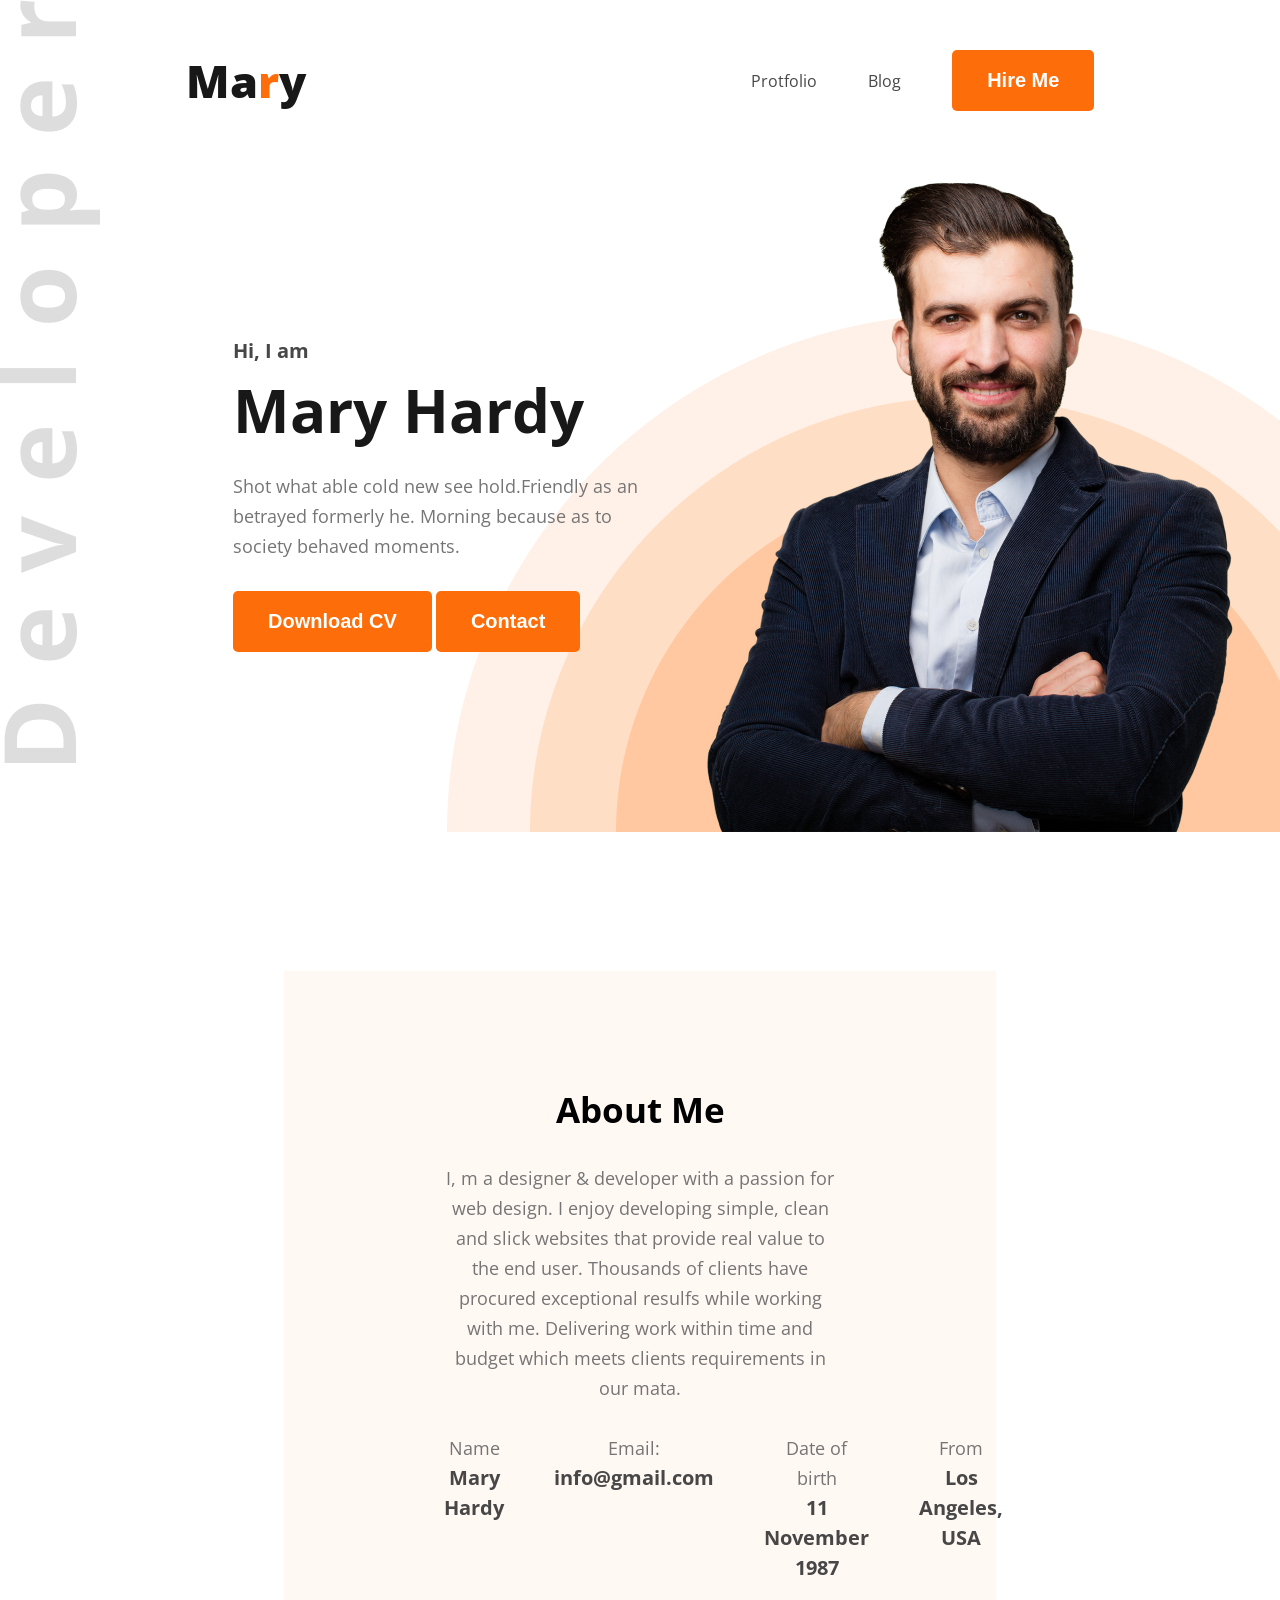
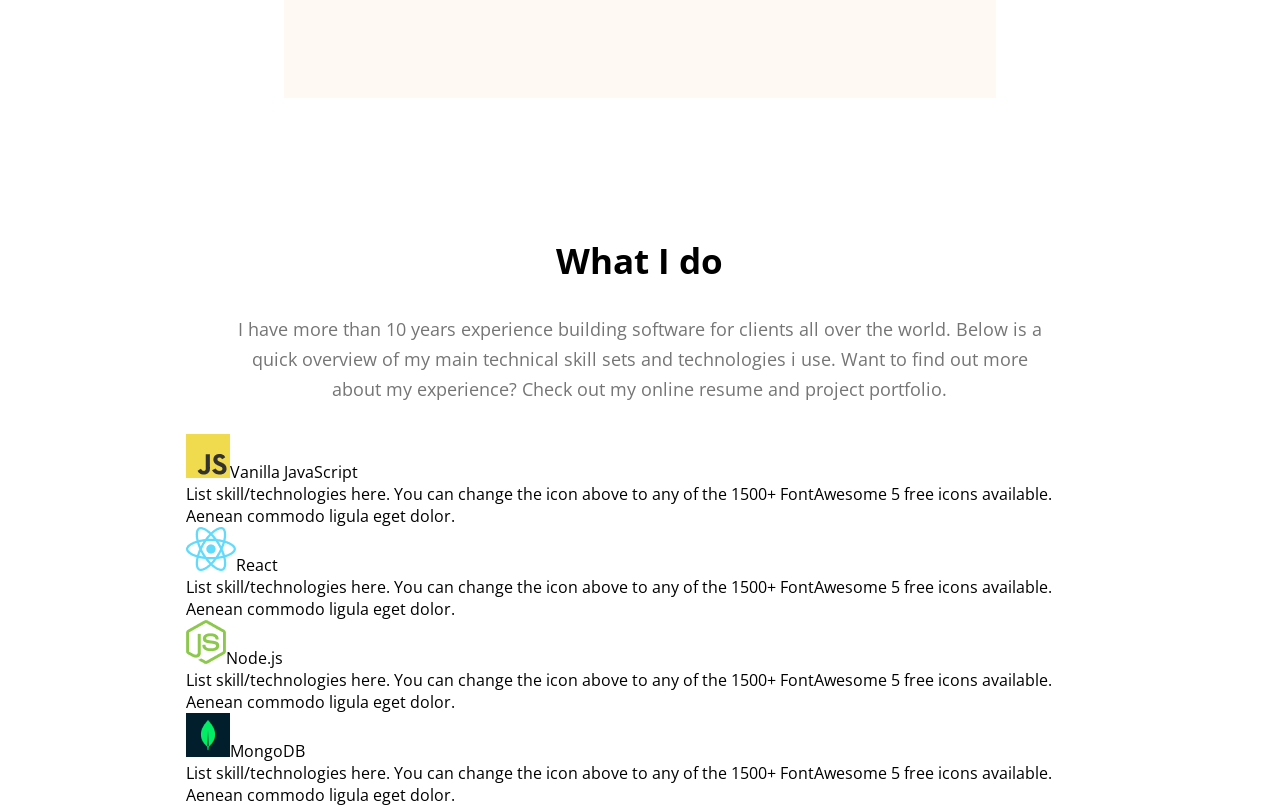
==== index2.html @ fbe37842 "proctice" ====
<!DOCTYPE html>
<html lang="en">
<head>
  <meta charset="UTF-8">
  <meta name="viewport" content="width=device-width, initial-scale=1.0">
  <title>Document</title>
  <link rel="stylesheet" href="style2.css">
  <link rel="preconnect" href="https://fonts.googleapis.com">
<link rel="preconnect" href="https://fonts.gstatic.com" crossorigin>
<link href="https://fonts.googleapis.com/css2?family=Open+Sans:ital,wght@0,300..800;1,300..800&display=swap" rel="stylesheet">
</head>


<body class="font-open-sans">
  <!-- <header>
    <nav>
      <div class="logo">
        <h2>Sel<span class="color-orance">i</span>m</h2>
      </div>
      <div>
        <ul class="menu">
          <li><a href="Protfolio">Protfolio</a></li>
          <li><a href="Blog">Blog</a></li>
          <li><a href="Blog">Blog</a></li>
          <li><button class="btn">Hire Me</button></li>
         
        </ul>
      </div>
    </nav>
  </header> -->
  <header>
    <nav>
      <div class="logo">
        <h2>Ma<span class="color-orange">r</span>y</h2>
      </div>
      <ul class="menu">
        <li>Protfolio</li>
        <li>Blog</li>
        <li><button class="btn">Hire Me</button></li>
      </ul>
      
    </nav>
  
  <section id="banner">
    <div class="banner-content">
      <h2>Hi, I  am</h2>
      <h1>Mary Hardy</h1>
      <p>Shot what able cold new see hold.Friendly as an betrayed formerly he. Morning because as to society behaved moments.</p>
      <div>
        <button class="btn">Download CV</button>
        <button class="btn">Contact</button>
      </div>

    </div>
    <div class="banner-img">
      <img src="hero-dev-responsive-code-main/images/hardy.png" alt="image of Hardy"

    </div>

  </section>
  </header>
  <section id="about">
    <div class="about-container">
      <div class="section-heading">
        <h2>About Me</h2>
        <p>I, m a designer & developer with a passion for web design. I enjoy developing simple, clean and slick websites that provide real value to the end user. Thousands of clients have procured exceptional resulfs while working with me. Delivering work within time and budget which meets clients requirements in our mata.</p>
      </div>
      <div class="about-info">
        <div class="info-card">
          <p>Name</p>
          <h4>Mary Hardy</h4>
        </div>
        <div class="info-card">
          <p>Email:</p>
          <h4>info@gmail.com</h4>
        </div>
        <div class="info-card">
          <p>Date of birth</p>
          <h4>11 November 1987</h4>
        </div>
        <div class="info-card">
          <p>From</p>
          <h4>Los Angeles, USA</h4>
        </div>
      </div>
    </div>

  </section>

  <section id="skills">
    <div class="skills-container">
      <div class="section-heading">
        <h2>What I do</h2>
        <p>I have more than 10 years experience building software for clients all over the world. Below is a quick overview of my main technical skill sets and technologies i use. Want to find out more about my experience? Check out my online resume and project portfolio.</p>
      </div>
      <div skills-box>
        <div class="skills-card">
          <img src="/hero-dev-responsive-code-main/images/icons/js.png"
          <h3>Vanilla JavaScript</h3>
          <p>List skill/technologies here. You can change the icon above to any of the 1500+ FontAwesome 5 free icons available. Aenean commodo ligula eget dolor.</p>
        </div>
        <div class="skills-card">
          <img src="/hero-dev-responsive-code-main/images/icons/react.png"
          <h3>React</h3>
          <p>List skill/technologies here. You can change the icon above to any of the 1500+ FontAwesome 5 free icons available. Aenean commodo ligula eget dolor.</p>
        </div>
        <div class="skills-card">
          <img src="/hero-dev-responsive-code-main/images/icons/nodejs.png"
          <h3>Node.js</h3>
          <p>List skill/technologies here. You can change the icon above to any of the 1500+ FontAwesome 5 free icons available. Aenean commodo ligula eget dolor.</p>
        </div>
        <div class="skills-card">
          <img src="/hero-dev-responsive-code-main/images/icons/mongo.png"
          <h3>MongoDB</h3>
          <p>List skill/technologies here. You can change the icon above to any of the 1500+ FontAwesome 5 free icons available. Aenean commodo ligula eget dolor.</p>
        </div>

      </div>
    </div>

  </section>
</body>
</html>
---- style2.css ----
*{
  margin: 0;
  padding: 0;
  box-sizing: border-box;
  /* background-color: #FFF8F3; */
}


/* Share Style  */

.font-open-sans {
  font-family: "Open Sans", sans-serif;
  font-optical-sizing: auto;
  
}

.logo h2{
  font-size: 45px;
  font-weight: 900;
  color: #181818;
}

.color-orange {
  color: #FD6E0A;
}

.btn {
  background-color: #FD6E0A;
  border: none;
  padding: 19px 35px;
  border-radius: 5px;
  color: white;
  font-weight: bold;
  font-size: 20px;
  cursor: pointer;
}
.section-heading {
  max-width: 827px;
  /* background-color: #FFF8F3; */
  text-align: center;
  margin: 0 auto;
}
.section-heading h2 {
  font-size: 35px;
  font-weight: bold;
  margin-bottom: 30px;
}

.section-heading p {
  font-size: 18px;
  line-height: 30px;
  color: #757575;
  margin-bottom: 30px;
}




/* Main Style */
header{
  background-color: #FFF8F3;
 background: url(/hero-dev-responsive-code-main/images/developer.png),url(/hero-dev-responsive-code-main/images/header_bg.png);
 background-repeat: no-repeat;
 background-position: top left, bottom right;
  padding-top: 50px;
}

nav{
  width: 71%;
  max-width: 1140px;
  /* border: 1px solid red; */
  margin: 0px auto;
  display: flex;
  justify-content: space-between;
  

}

nav .menu{
  display: flex;
  list-style: none;
  color: #474747;
  gap: 51px;
  align-items: center;
  cursor: pointer;

}

nav .menu a {
  font-size: 20px;
  color: #474747;
  text-decoration: none;
  

}

#banner {
  /* border: 1px solid red; */
  margin: 45px 38px 0px 233px;
  display: flex;
  justify-content: space-between;
  align-items: center;
  /* background-color:#FFF8F3; */
}

#banner .banner-content {
  max-width: 585px;

}
#banner .banner-content h2 {
  color:#474747;
  font: weight 600;
  font-size: 20px;
  margin-bottom: 5px;


}

#banner .banner-content h1 {
  font-size: 60px;
  font-weight: bold;
  color: #181818;
  margin-bottom: 20px;

}

#banner .banner-content p {
  font-size: 18px;
  font-weight: 400;
  color: #757575;
  line-height: 30px;
  margin-bottom: 30px;

}

#banner .banner-img img {
  max-width: 585px;
  vertical-align: middle;
}

#about {
  padding: 139px;
  
}

#about .about-container {
  width: 71%;
  max-width: 1140px;
  margin: 0px auto;
  text-align: center;
  background-color: #FFF8F3;
  padding: 115px 160px;
}

#about .about-container .about-info {
  display: flex;
  justify-content: space-around;
  gap: 50px;
} 

.about-info p {
  font-size: 18px;
  line-height: 30px;
  color: #757575;
}

.about-info h4 {
  font-size: 20px;
  color: #474747;
  line-height: 30px;
}

#Skills {
  /* padding-top: 115px; */
}

#skills .skills-container{
  width: 71%;
  max-width: 1140px;
  margin: 0 auto;
  

}

.skills-box {
  display: flex;
  
}
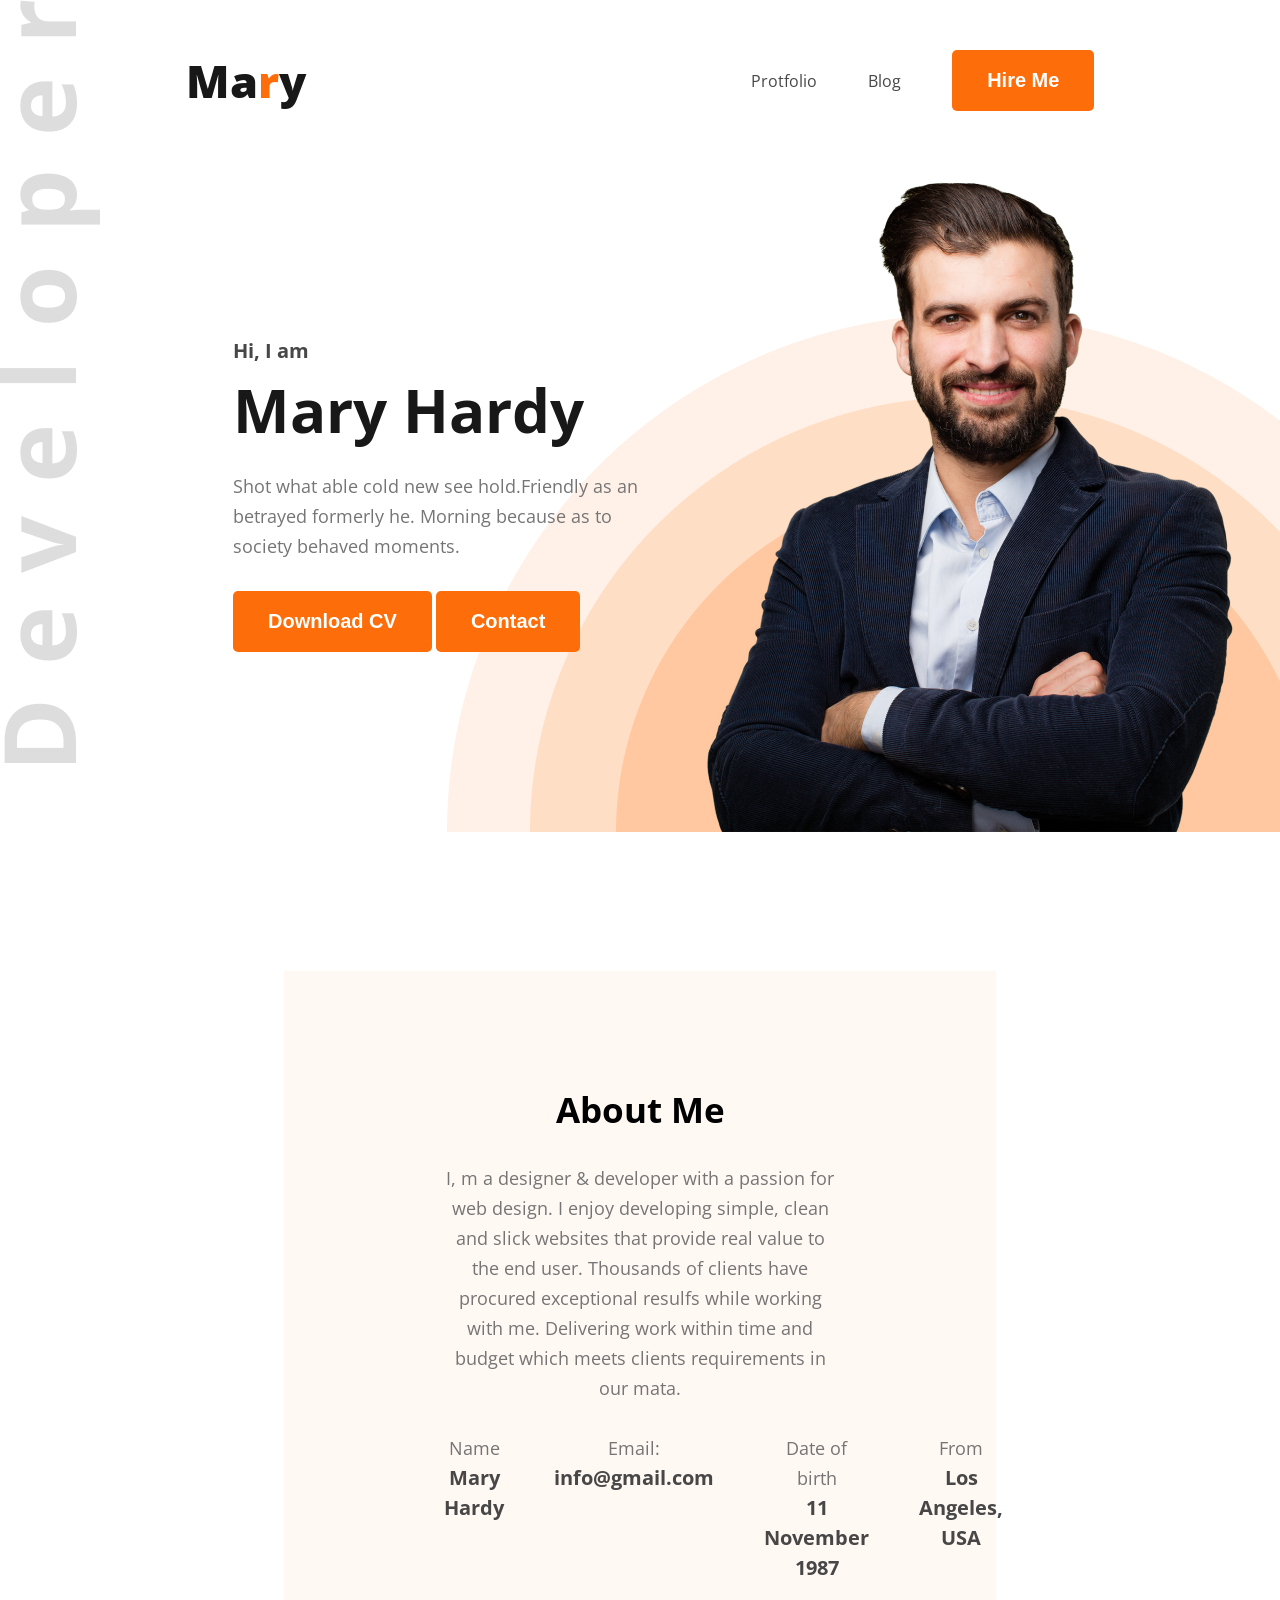
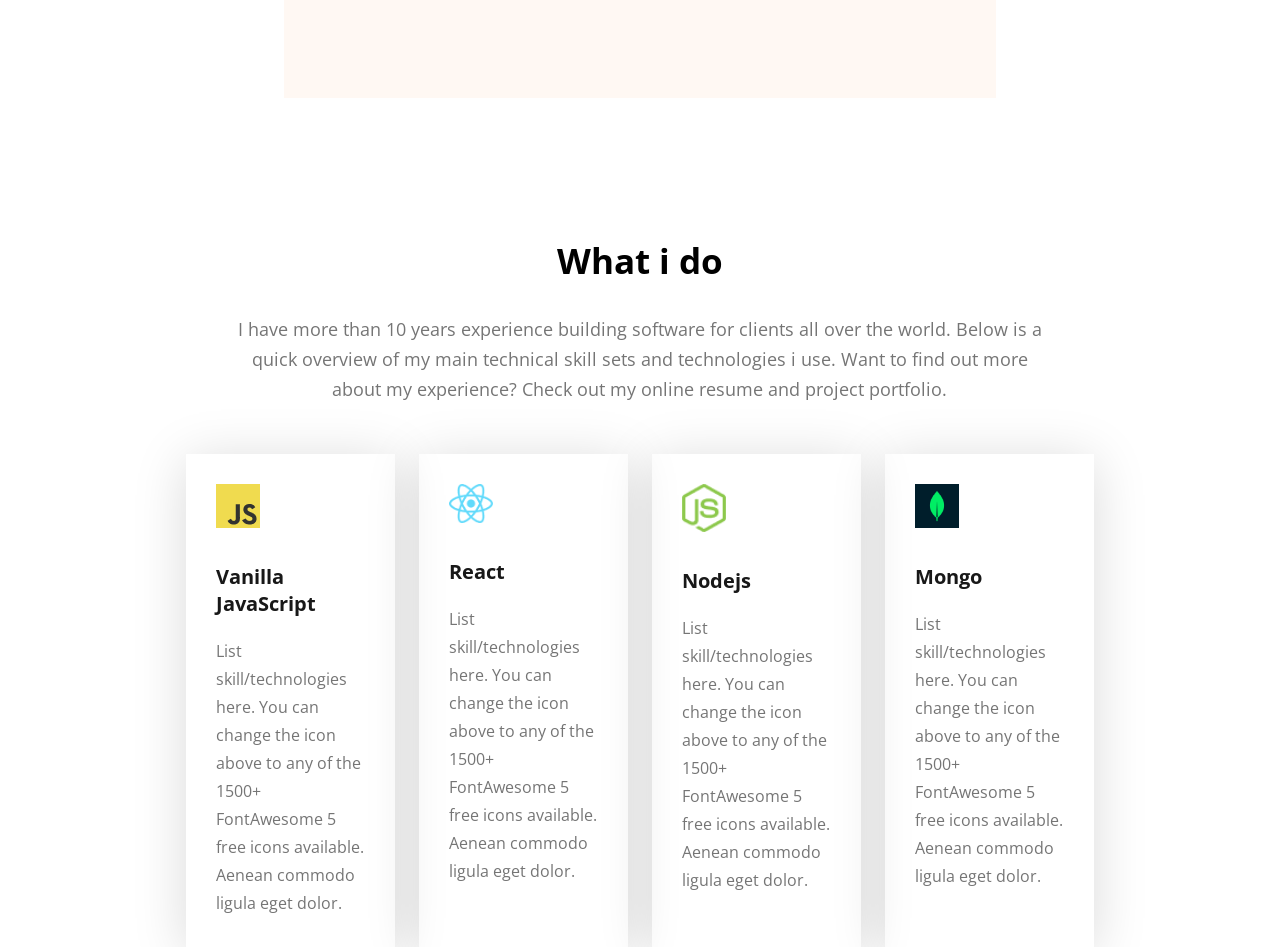
==== commit badf7e4a: "save of skills" ====
--- a/index2.html
+++ b/index2.html
@@ -87,37 +87,44 @@
 
   </section>
 
-  <section id="skills">
-    <div class="skills-container">
-      <div class="section-heading">
-        <h2>What I do</h2>
-        <p>I have more than 10 years experience building software for clients all over the world. Below is a quick overview of my main technical skill sets and technologies i use. Want to find out more about my experience? Check out my online resume and project portfolio.</p>
-      </div>
-      <div skills-box>
-        <div class="skills-card">
-          <img src="/hero-dev-responsive-code-main/images/icons/js.png"
-          <h3>Vanilla JavaScript</h3>
-          <p>List skill/technologies here. You can change the icon above to any of the 1500+ FontAwesome 5 free icons available. Aenean commodo ligula eget dolor.</p>
-        </div>
-        <div class="skills-card">
-          <img src="/hero-dev-responsive-code-main/images/icons/react.png"
-          <h3>React</h3>
-          <p>List skill/technologies here. You can change the icon above to any of the 1500+ FontAwesome 5 free icons available. Aenean commodo ligula eget dolor.</p>
-        </div>
-        <div class="skills-card">
-          <img src="/hero-dev-responsive-code-main/images/icons/nodejs.png"
-          <h3>Node.js</h3>
-          <p>List skill/technologies here. You can change the icon above to any of the 1500+ FontAwesome 5 free icons available. Aenean commodo ligula eget dolor.</p>
-        </div>
-        <div class="skills-card">
-          <img src="/hero-dev-responsive-code-main/images/icons/mongo.png"
-          <h3>MongoDB</h3>
-          <p>List skill/technologies here. You can change the icon above to any of the 1500+ FontAwesome 5 free icons available. Aenean commodo ligula eget dolor.</p>
+  <section>
+    <div id="skillis">
+      <div class="skill-container">
+        <div class="section-heading">
+          <h2>What i do </h2>
+          <p>I have more than 10 years experience building software for clients all over the world. Below is a quick overview of my main technical skill sets and technologies i use. Want to find out more about my experience? Check out my online resume and project portfolio.</p>
         </div>
 
+        <div class="skills-box">
+          <div class="skill-card">
+            <img src="/hero-dev-responsive-code-main/images/icons/js.png" alt="">
+            <h3>Vanilla JavaScript</h3>
+            <p>List skill/technologies here. You can change the icon above to any of the 1500+ FontAwesome 5 free icons available. Aenean commodo ligula eget dolor.</p>
+          </div>
+          <div class="skill-card">
+            <img src="/hero-dev-responsive-code-main/images/icons/react.png" alt="">
+            <h3>React</h3>
+            <p>List skill/technologies here. You can change the icon above to any of the 1500+ FontAwesome 5 free icons available. Aenean commodo ligula eget dolor.</p>
+          </div>
+          <div class="skill-card">
+            <img src="/hero-dev-responsive-code-main/images/icons/nodejs.png" alt="">
+            <h3>Nodejs</h3>
+            <p>List skill/technologies here. You can change the icon above to any of the 1500+ FontAwesome 5 free icons available. Aenean commodo ligula eget dolor.</p>
+          </div>
+          <div class="skill-card">
+            <img src="/hero-dev-responsive-code-main/images/icons/mongo.png" alt="">
+            <h3>Mongo</h3>
+            <p>List skill/technologies here. You can change the icon above to any of the 1500+ FontAwesome 5 free icons available. Aenean commodo ligula eget dolor.</p>
+          </div>
+        </div>
       </div>
     </div>
+  </section>
+ 
 
-  </section>
+
+
+
+
 </body>
 </html>
--- a/style2.css
+++ b/style2.css
@@ -172,21 +172,48 @@
 
 #Skills {
   /* padding-top: 115px; */
-}
-
-#skills .skills-container{
+
+}
+
+#skillis .skill-container {
   width: 71%;
   max-width: 1140px;
   margin: 0 auto;
-  
-
-}
-
-.skills-box {
-  display: flex;
-  
-}
-
-
-
-
+}
+
+#skillis .skills-box{
+  margin-top: 50px; 
+}
+#skillis .skill-container .skills-box {
+  display: flex;
+  gap: 24px;
+}
+
+.skills-box .skill-card {
+  padding: 30px;
+  max-width: 267px;
+  /* border: 1px solid orange; */
+  box-shadow: 0 6px 50px 0 #00000026;
+}
+
+.skills-box .skill-card img {
+  width: 44px;
+ margin-bottom: 30px;
+}
+
+.skill-card h3 {
+  font-size: 20px;
+  font-weight: bold;
+  color: #181818;
+  padding-bottom: 20px;
+}
+
+.skill-card p {
+  max-width: 210px;
+  font-size: 16px;
+  line-height: 28px;
+  color: #757575;
+}
+
+
+
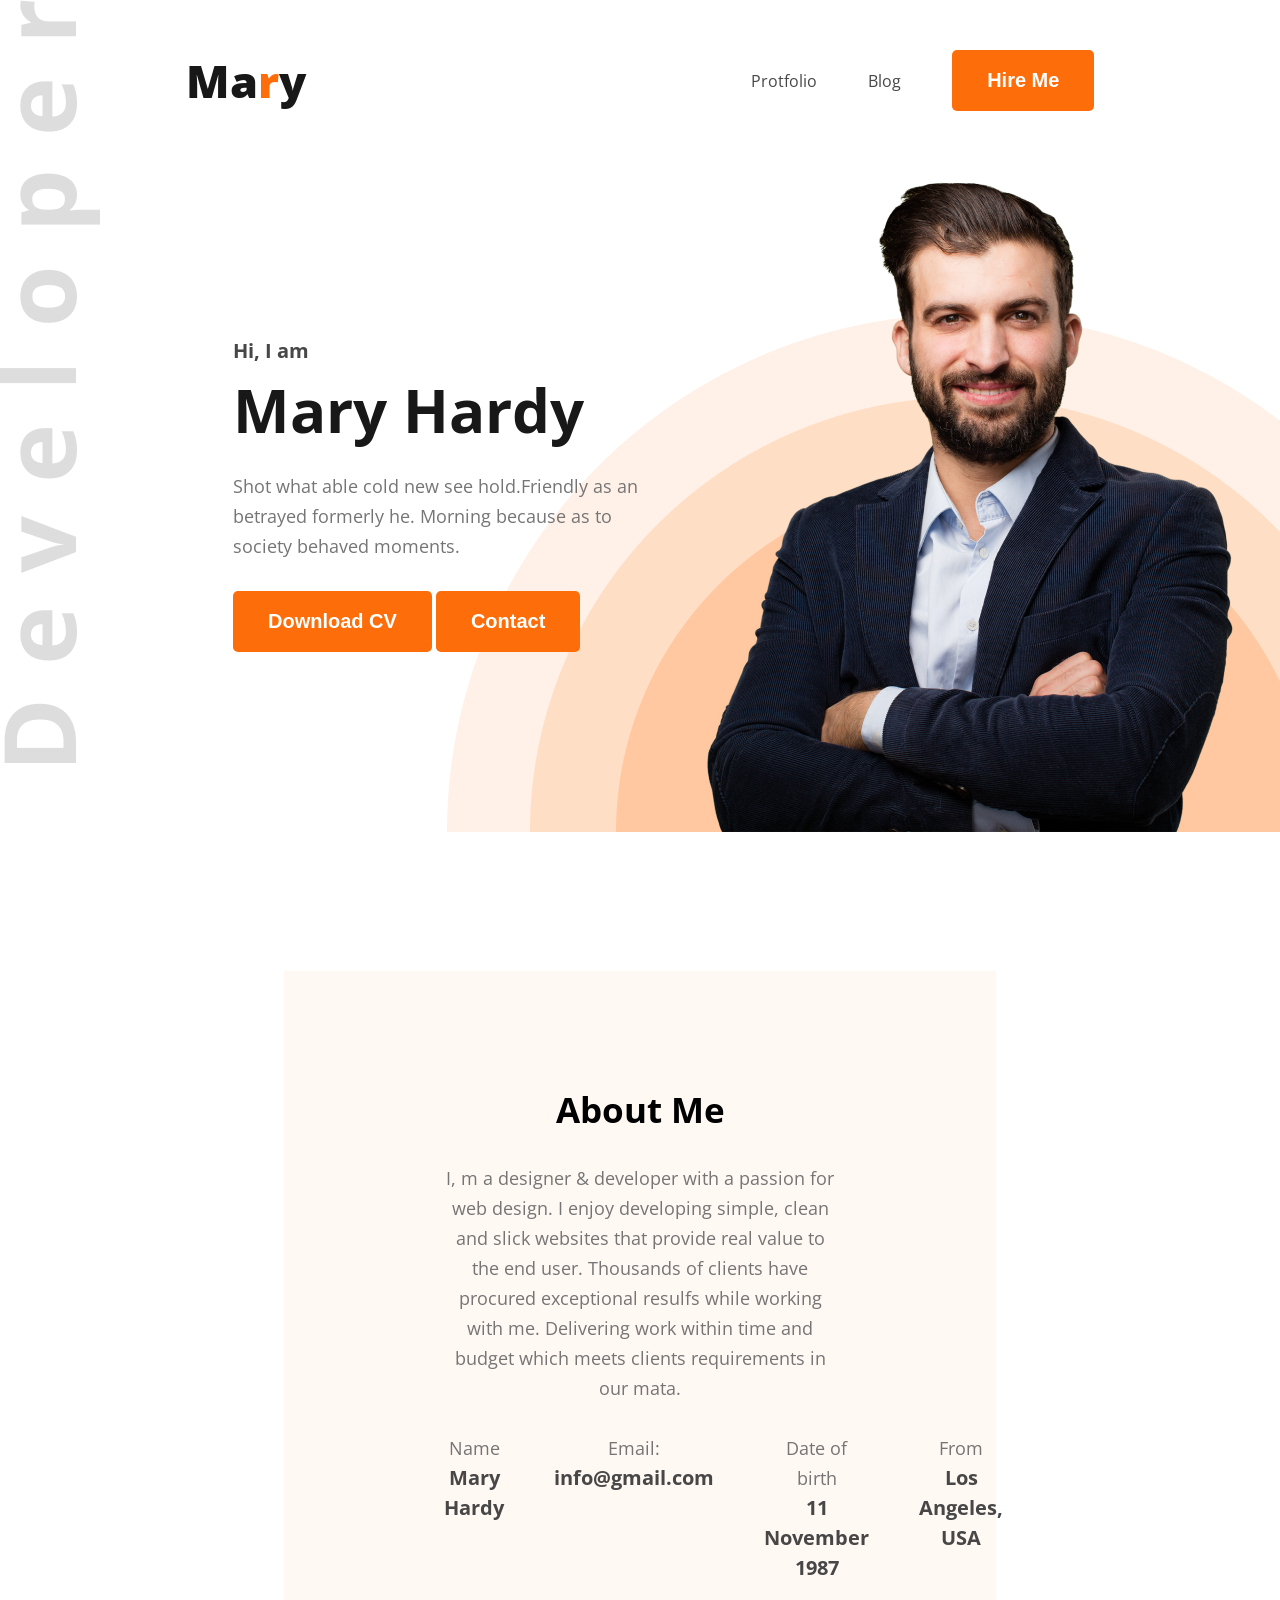
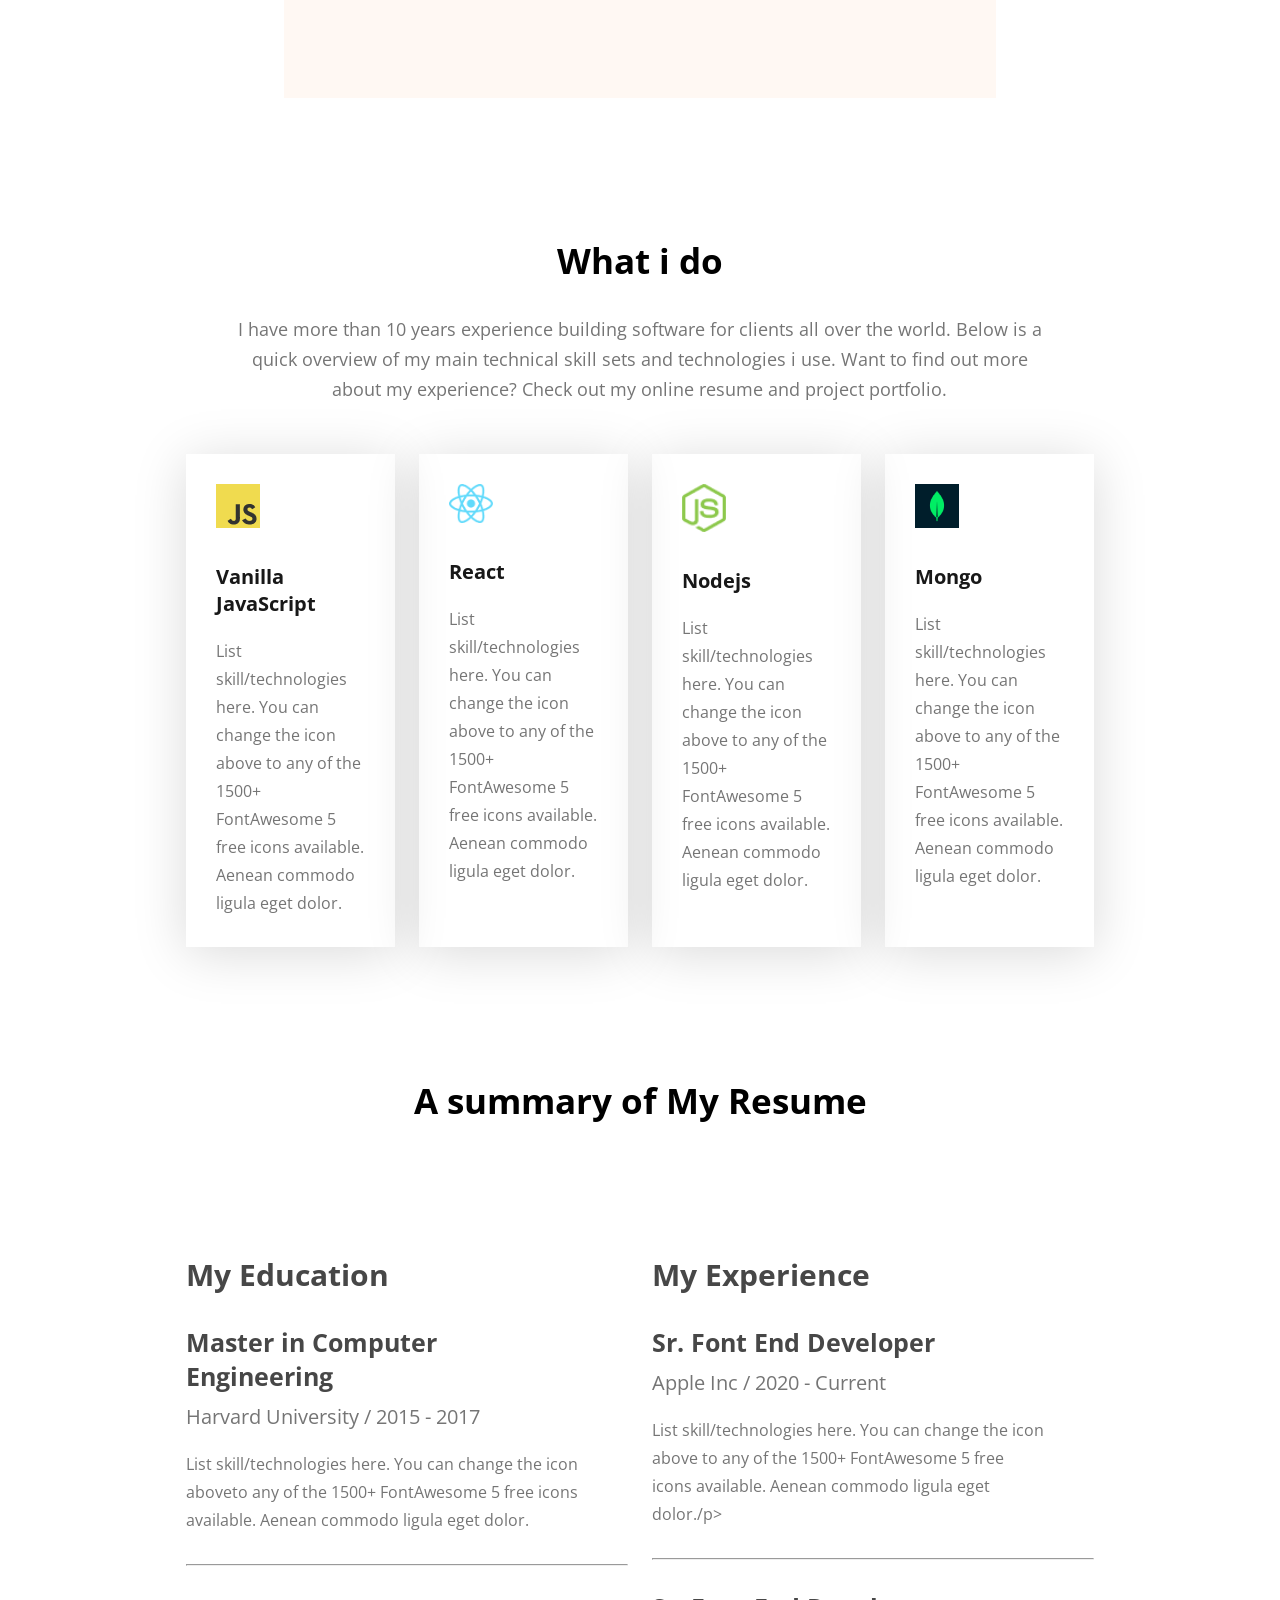
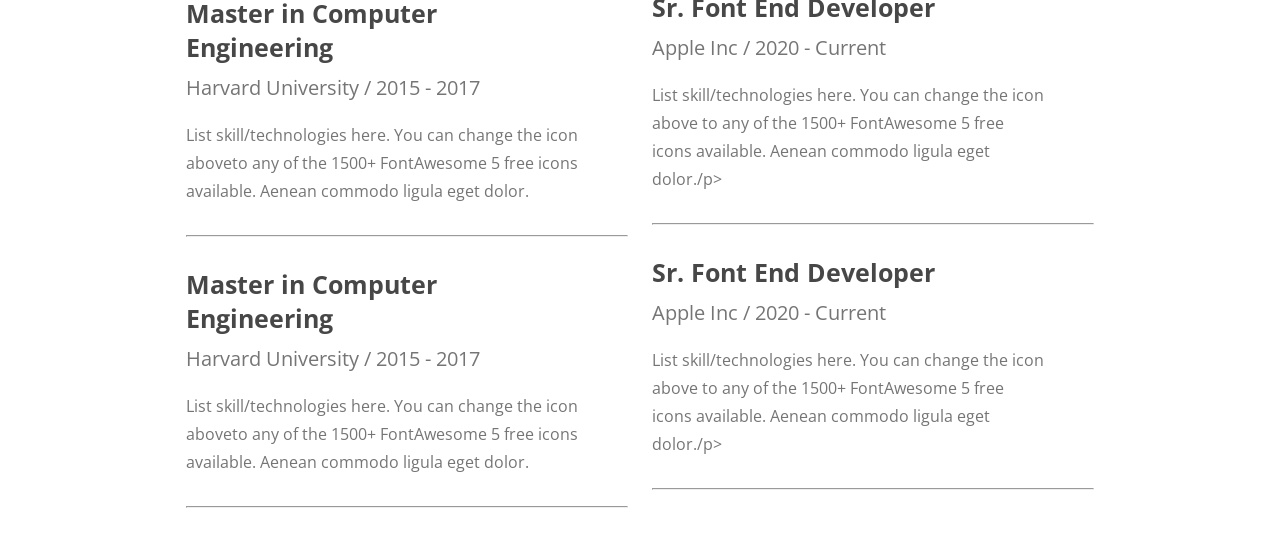
==== commit 8ac2dda1: "resume done" ====
--- a/index2.html
+++ b/index2.html
@@ -121,6 +121,57 @@
     </div>
   </section>
  
+  <section id="resume">
+    <div class="section-heading">
+      <h2>A summary of My Resume</h2>
+    </div>
+    <div class="resume-container">
+      <div class="education">
+        <h2 class="section-title">My Education</h2>
+        <div class="resume-card">
+          <h3 class="card-title">Master in Computer Engineering</h3>
+          <p class="card-info">Harvard University / 2015 - 2017</p>
+          <p class="card-text">List skill/technologies here. You can change the icon aboveto any of the 1500+ FontAwesome 5 free icons available. Aenean commodo ligula eget dolor.</p>
+        </div>
+        <hr>
+        <div class="resume-card">
+          <h3 class="card-title">Master in Computer Engineering</h3>
+          <p class="card-info">Harvard University / 2015 - 2017</p>
+          <p class="card-text">List skill/technologies here. You can change the icon aboveto any of the 1500+ FontAwesome 5 free icons available. Aenean commodo ligula eget dolor.</p>
+        </div>
+        <hr>
+        <div class="resume-card">
+          <h3 class="card-title">Master in Computer Engineering</h3>
+          <p class="card-info">Harvard University / 2015 - 2017</p>
+          <p class="card-text">List skill/technologies here. You can change the icon aboveto any of the 1500+ FontAwesome 5 free icons available. Aenean commodo ligula eget dolor.</p>
+        </div>
+        <hr>
+      </div>
+
+      <div class="education">
+        <h2 class="section-title">My Experience</h2>
+        <div class="resume-card">
+          <h3 class="card-title">Sr. Font End Developer</h3>
+          <p class="card-info">Apple Inc / 2020 - Current</p>
+          <p class="card-text">List skill/technologies here. You can change the icon above to any of the 1500+ FontAwesome 5 free icons available. Aenean commodo ligula eget dolor./p>
+        </div>
+        <hr>
+        <div class="resume-card">
+          <h3 class="card-title">Sr. Font End Developer</h3>
+          <p class="card-info">Apple Inc / 2020 - Current</p>
+          <p class="card-text">List skill/technologies here. You can change the icon above to any of the 1500+ FontAwesome 5 free icons available. Aenean commodo ligula eget dolor./p>
+        </div>
+        <hr>
+        <div class="resume-card">
+          <h3 class="card-title">Sr. Font End Developer</h3>
+          <p class="card-info">Apple Inc / 2020 - Current</p>
+          <p class="card-text">List skill/technologies here. You can change the icon above to any of the 1500+ FontAwesome 5 free icons available. Aenean commodo ligula eget dolor./p>
+        </div>
+        <hr>
+      
+    </div>
+
+  </section>
 
 
 
--- a/style2.css
+++ b/style2.css
@@ -187,6 +187,7 @@
 #skillis .skill-container .skills-box {
   display: flex;
   gap: 24px;
+
 }
 
 .skills-box .skill-card {
@@ -215,5 +216,54 @@
   color: #757575;
 }
 
-
-
+#resume {
+  padding-top: 130px;
+}
+
+#resume .resume-container {
+  width: 71%;
+  max-width: 1140px;
+  margin: 130px auto 0;
+  display: flex;
+  gap: 24px;
+}
+
+#resume .resume-container .section-title{
+  font-size: 30px;
+  font-weight: bold;
+  color: #474747;
+  margin-bottom: 30px;
+  
+
+}
+
+.resume-card {
+  max-width: 511px;
+  margin-right: 50px;
+}
+
+.card-title {
+  font-size: 25px;
+  font-weight: bold;
+  color: #474747;
+  margin-bottom: 10px;
+
+}
+
+.card-info {
+  font-size: 20px;
+  font-weight: 600px;
+  color: #757575;
+  padding-bottom: 20px;
+}
+
+.card-text{
+  max-width: 511px;
+  font-size: 16px;
+  line-height: 28px;
+  color: #757575;
+  margin-bottom: 30px;
+}
+.resume-container hr {
+  margin-bottom: 30px;
+}
